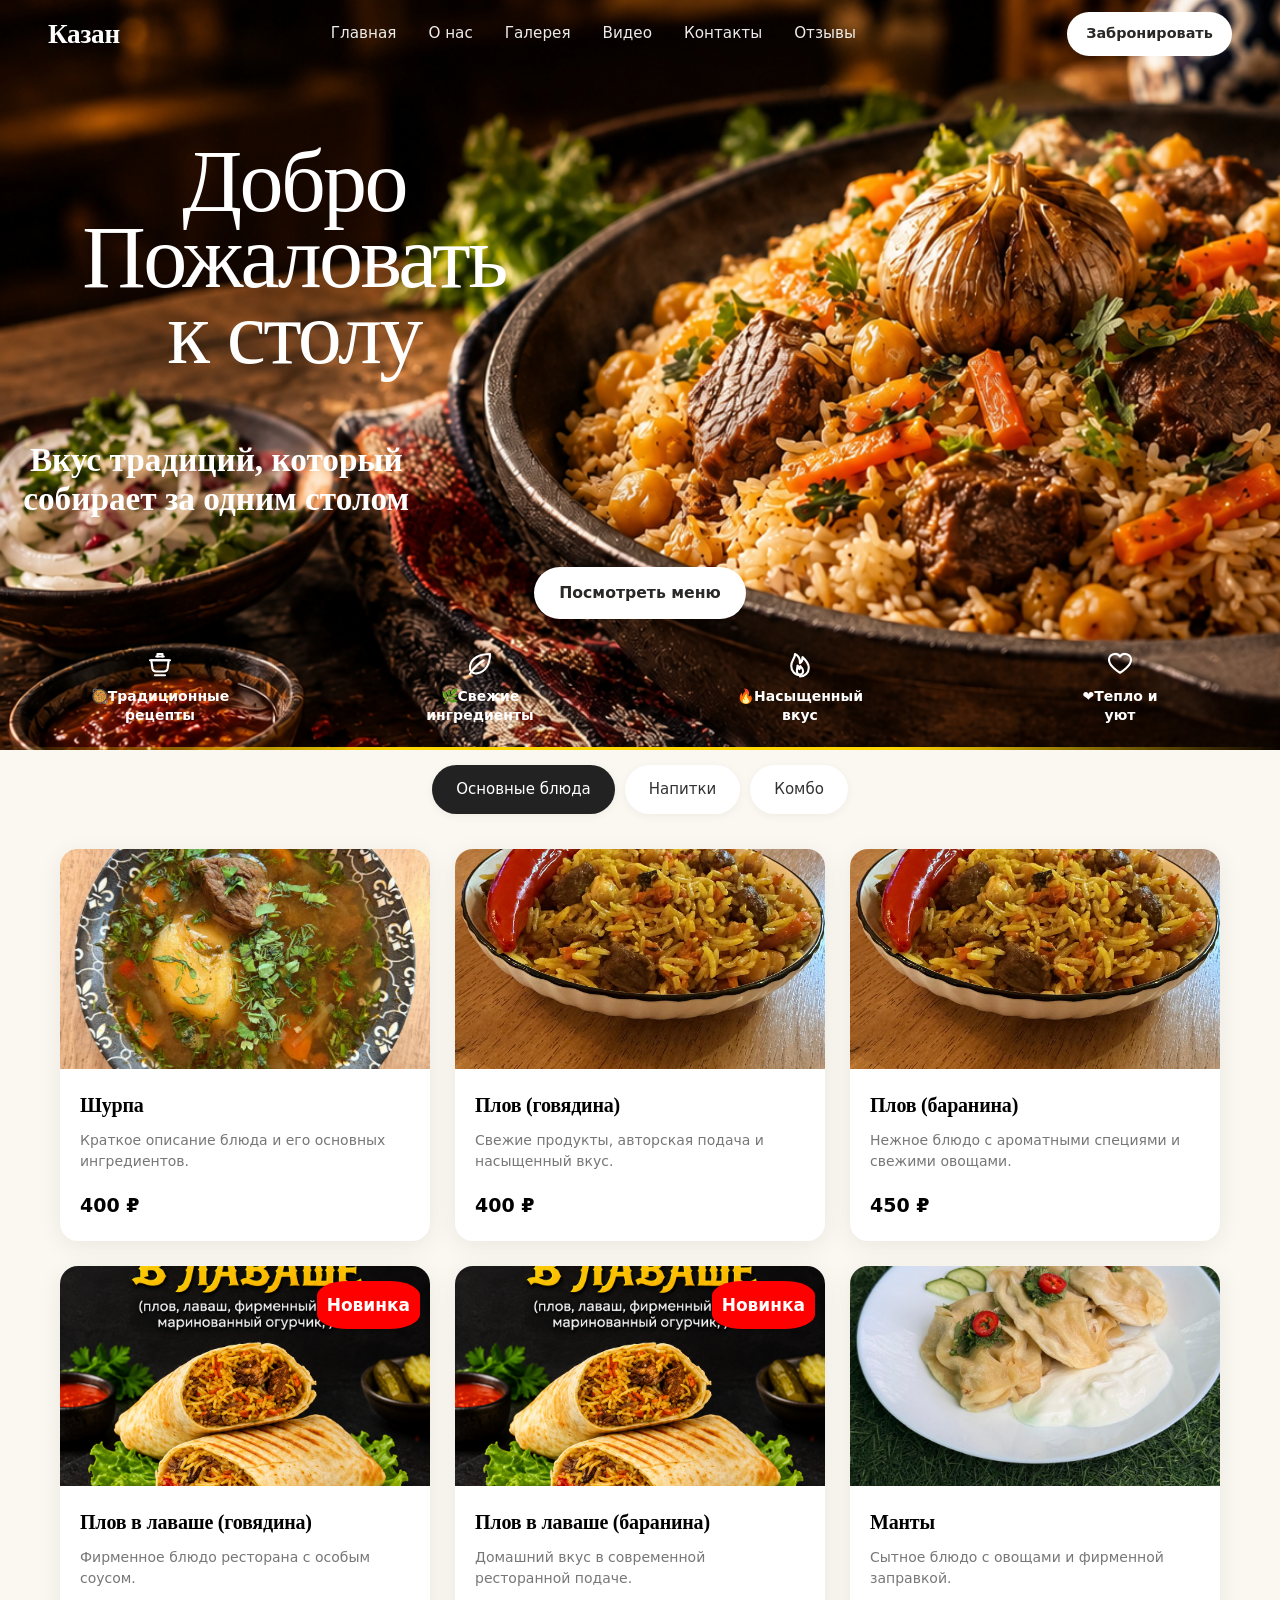
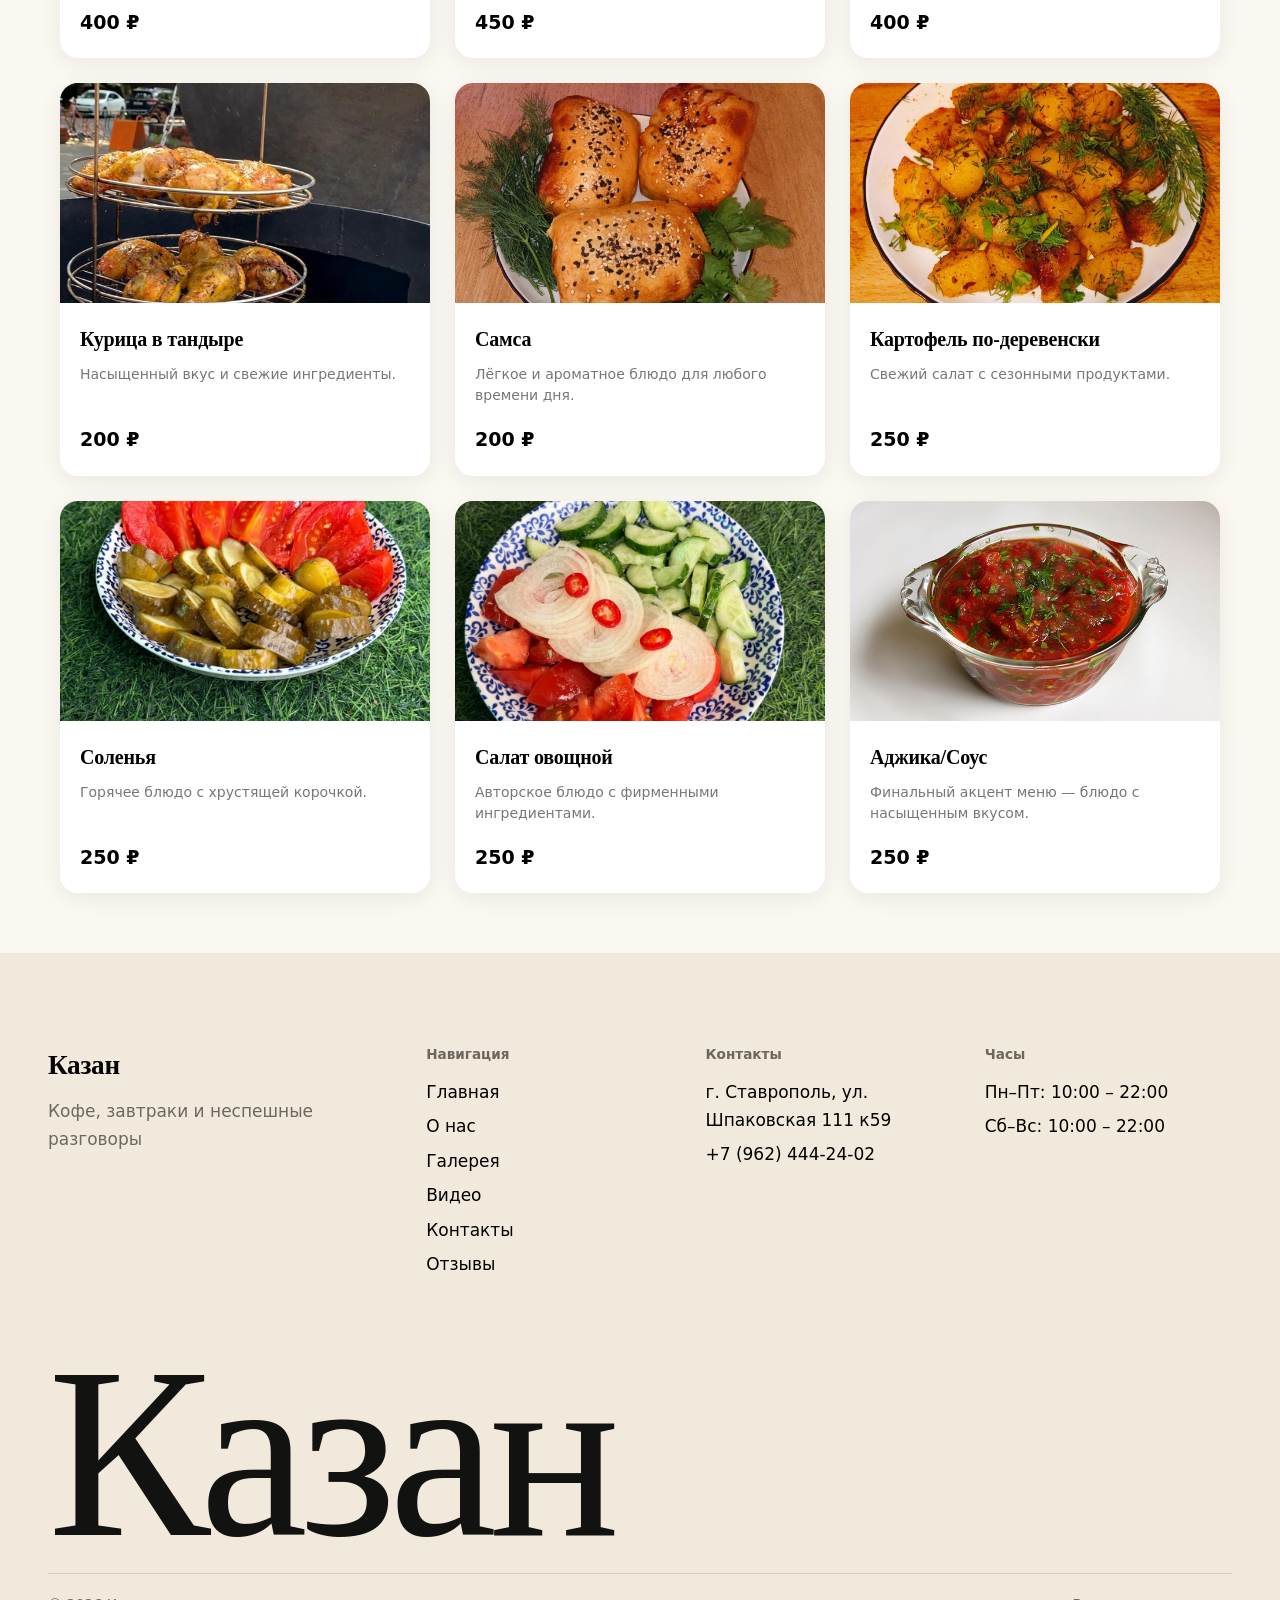
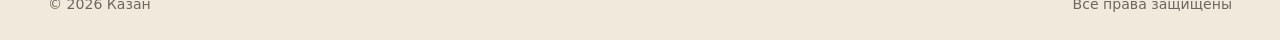
==== menu.html @ 2def9647 "Add files via upload" ====
<!DOCTYPE html>
<html lang="ru">

<head>
  <meta charset="UTF-8">
  <meta name="viewport" content="width=device-width, initial-scale=1.0">

  <title>Меню</title>

  <link rel="stylesheet" href="style.css">
</head>

<body>

  <header class="hdr" id="hdr">
    <div class="wrap in">
      <a href="#top" class="logo" id="logo" aria-label="На главную">Казан</a>

      <nav class="nav" id="nav" aria-label="Основная навигация">
        <a href="index.html">Главная</a>
        <a href="index.html#about">О нас</a>
        <a href="index.html#gallery">Галерея</a>
        <a href="index.html#video">Видео</a>
        <a href="index.html#contacts">Контакты</a>
        <a href="index.html#rating">Отзывы</a>
      </nav>

      <a href="#booking" class="btn btn-fill">Забронировать</a>

      <button class="burger" id="burger" aria-label="Открыть меню" aria-expanded="false">
        <span></span>
      </button>
    </div>
  </header>

  <div class="panel" id="panel">
    <nav id="pnav" aria-label="Мобильная навигация">
      <a href="index.html#top" data-close>Главная</a>
      <a href="index.html#about" data-close>О нас</a>
      <a href="index.html#gallery" data-close>Галерея</a>
      <a href="index.html#video" data-close>Видео</a>
      <a href="index.html#contacts" data-close>Контакты</a>
      <a href="index.html#rating" data-close>Отзывы</a>
    </nav>
    <a href="#booking" class="btn btn-fill" data-close>Забронировать столик</a>
  </div>

  <section class="menu-hero">

    <div class="hero-menu">
      <div class="hero-w">
        <h1 class="menu-text">Добро Пожаловать к столу</h1>
        <p class="menu-text">Вкус традиций, который собирает за одним столом</p>
        <div class="cta rise">
          <a href="#menu" class="btn btn-light">Посмотреть меню</a>
        </div>

        <div class="features">
          <div class="feature">
            <svg viewBox="0 0 24 24" width="30" height="30" fill="none" stroke="currentColor" stroke-width="1.7"
              stroke-linecap="round" stroke-linejoin="round">
              <path d="M5 9h14l-1 7a3 3 0 0 1-3 2H9a3 3 0 0 1-3-2L5 9Z" />
              <path d="M4 9h16" />
              <path d="M9 6h6" />
              <path d="M10 6V4h4v2" />
              <path d="M8 21h8" />
            </svg>
            <span>🥘Традиционные<br>рецепты</span>
          </div>

          <div class="feature">
            <svg viewBox="0 0 24 24" width="30" height="30" fill="none" stroke="currentColor" stroke-width="1.7"
              stroke-linecap="round" stroke-linejoin="round">
              <path d="M20 4C12 4 5 7 4 14c-.5 3.5 2 6 5.5 5.5C16.5 18.5 20 12 20 4Z" />
              <path d="M4 20c3-5 6-8 11-11" />
            </svg>
            <span>🌿Свежие<br>ингредиенты</span>
          </div>

          <div class="feature">
            <svg viewBox="0 0 24 24" width="30" height="30" fill="none" stroke="currentColor" stroke-width="1.7"
              stroke-linecap="round" stroke-linejoin="round">
              <path
                d="M12 22c4 0 7-2.8 7-7 0-3.5-2.2-6-5-8.5.2 2.5-.7 4-2 4.8.2-3.4-1.5-6.1-4-7.3.2 3.4-3 5.2-3 9.5 0 4.2 3 7.5 7 7.5Z" />
              <path
                d="M9.5 17.5c0 1.7 1.1 3 2.5 3s2.5-1.3 2.5-3c0-1.4-.8-2.5-2.2-3.7.1 1.1-.2 1.8-.8 2.3-.1-1.3-.7-2.2-1.5-2.8.1 1.5-.5 2.5-.5 4.2Z" />
            </svg>
            <span>🔥Насыщенный<br>вкус</span>
          </div>

          <div class="feature">
            <svg viewBox="0 0 24 24" width="30" height="30" fill="none" stroke="currentColor" stroke-width="1.7"
              stroke-linecap="round" stroke-linejoin="round">
              <path d="M20.8 8.8c0 5-8.8 10.2-8.8 10.2S3.2 13.8 3.2 8.8A4.8 4.8 0 0 1 12 6.1a4.8 4.8 0 0 1 8.8 2.7Z" />
            </svg>
            <span>❤️Тепло и<br>уют</span>
          </div>
        </div>
      </div>
    </div>


    <span class="cue" aria-hidden="true"></span>
  </section>
  <!-- Категории -->

  <nav class="categories" id="menu">

    <button class="category-btn active" data-section="main">
      Основные блюда
    </button>

    <button class="category-btn" data-section="drinks">
      Напитки
    </button>

    <button class="category-btn" data-section="third">
      Комбо
    </button>

  </nav>


  <!-- ========================= -->
  <!-- ОСНОВНЫЕ БЛЮДА -->
  <!-- ========================= -->

  <main id="main" class="menu-section active">

    <article class="card">

      <img class="card-image" src="image/blyud+kombo/shurpa.jpeg" alt="Блюдо №1">

      <div class="card-content">

        <h2 class="card-title">Шурпа</h2>

        <p class="card-description">
          Краткое описание блюда и его основных ингредиентов.
        </p>

        <div class="card-bottom">
          <span class="price">400 ₽</span>
        </div>

      </div>

    </article>


    <article class="card">

      <img class="card-image" src="image/blyud+kombo/plov-g,b.jpeg" alt="Блюдо №2">

      <div class="card-content">

        <h2 class="card-title">Плов (говядина)</h2>

        <p class="card-description">
          Свежие продукты, авторская подача и насыщенный вкус.
        </p>

        <div class="card-bottom">
          <span class="price">400 ₽</span>
        </div>

      </div>

    </article>


    <article class="card">

      <img class="card-image" src="image/blyud+kombo/plov-g,b.jpeg" alt="Блюдо №3">

      <div class="card-content">

        <h2 class="card-title">Плов (баранина)</h2>

        <p class="card-description">
          Нежное блюдо с ароматными специями и свежими овощами.
        </p>

        <div class="card-bottom">
          <span class="price">450 ₽</span>
        </div>

      </div>

    </article>


    <article class="card">

      <div class="badge">Новинка</div>

      <img class="card-image" src="image/blyud+kombo/plov-lavash(n).png" alt="Блюдо №4">

      <div class="card-content">

        <h2 class="card-title">Плов в лаваше (говядина)</h2>

        <p class="card-description">
          Фирменное блюдо ресторана с особым соусом.
        </p>

        <div class="card-bottom">
          <span class="price">400 ₽</span>
        </div>

      </div>

    </article>


    <article class="card">

      <div class="badge">Новинка</div>

      <img class="card-image" src="image/blyud+kombo/plov-lavash(n).png" alt="Блюдо №5">

      <div class="card-content">

        <h2 class="card-title">Плов в лаваше (баранина)</h2>

        <p class="card-description">
          Домашний вкус в современной ресторанной подаче.
        </p>

        <div class="card-bottom">
          <span class="price">450 ₽</span>
        </div>

      </div>

    </article>


    <article class="card">

      <img class="card-image" src="image/blyud+kombo/manti.jpeg" alt="Блюдо №6">

      <div class="card-content">

        <h2 class="card-title">Манты</h2>

        <p class="card-description">
          Сытное блюдо с овощами и фирменной заправкой.
        </p>

        <div class="card-bottom">
          <span class="price">400 ₽</span>
        </div>

      </div>

    </article>


    <article class="card">

      <img class="card-image" src="image/blyud+kombo/kurica-v-tandire.jpeg" alt="Блюдо №7">

      <div class="card-content">

        <h2 class="card-title">Курица в тандыре</h2>

        <p class="card-description">
          Насыщенный вкус и свежие ингредиенты.
        </p>

        <div class="card-bottom">
          <span class="price">200 ₽</span>
        </div>

      </div>

    </article>


    <article class="card">

      <img class="card-image" src="image/blyud+kombo/samsa.jpeg" alt="Блюдо №8">

      <div class="card-content">

        <h2 class="card-title">Самса</h2>

        <p class="card-description">
          Лёгкое и ароматное блюдо для любого времени дня.
        </p>

        <div class="card-bottom">
          <span class="price">200 ₽</span>
        </div>

      </div>

    </article>


    <article class="card">

      <img class="card-image" src="image/blyud+kombo/kartoshka.jpeg" alt="Блюдо №9">

      <div class="card-content">

        <h2 class="card-title">Картофель по-деревенски</h2>

        <p class="card-description">
          Свежий салат с сезонными продуктами.
        </p>

        <div class="card-bottom">
          <span class="price">250 ₽</span>
        </div>

      </div>

    </article>


    <article class="card">

      <img class="card-image" src="image/blyud+kombo/solone.jpeg" alt="Блюдо №10">

      <div class="card-content">

        <h2 class="card-title">Соленья</h2>

        <p class="card-description">
          Горячее блюдо с хрустящей корочкой.
        </p>

        <div class="card-bottom">
          <span class="price">250 ₽</span>
        </div>

      </div>

    </article>


    <article class="card">

      <img class="card-image" src="image/blyud+kombo/salat.jpeg" alt="Блюдо №11">

      <div class="card-content">

        <h2 class="card-title">Салат овощной</h2>

        <p class="card-description">
          Авторское блюдо с фирменными ингредиентами.
        </p>

        <div class="card-bottom">
          <span class="price">250 ₽</span>
        </div>

      </div>

    </article>


    <article class="card">

      <img class="card-image" src="image/blyud+kombo/adjika-sous.jpg" alt="Блюдо №12">

      <div class="card-content">

        <h2 class="card-title">Аджика/Соус</h2>

        <p class="card-description">
          Финальный акцент меню — блюдо с насыщенным вкусом.
        </p>

        <div class="card-bottom">
          <span class="price">250 ₽</span>
        </div>

      </div>

    </article>

  </main>


  <!-- ========================= -->
  <!-- НАПИТКИ -->
  <!-- ========================= -->

  <main id="drinks" class="menu-section drinks">

    <article class="card">

      <div class="card-content">

        <h2 class="card-title">Напитки Добрый (0,3л/0,5л)</h2>

        <p class="card-description">
          Домашний освежающий лимонад.
        </p>

        <div class="card-bottom">
          <span class="price">130/150 ₽</span>
          <span class="weight">0,3/0,5 л</span>
        </div>

      </div>

    </article>


    <article class="card">

      <div class="card-content">

        <h2 class="card-title">Burn</h2>

        <p class="card-description">
          Свежесваренный ароматный кофе.
        </p>

        <div class="card-bottom">
          <span class="price">250 ₽</span>
          <span class="weight">0,449 л</span>
        </div>

      </div>

    </article>


    <article class="card">

      <div class="card-content">

        <h2 class="card-title">RICH Спритц красный апельсин</h2>

        <p class="card-description">
          Ароматный чай на выбор.
        </p>

        <div class="card-bottom">
          <span class="price">₽</span>
          <span class="weight">0,33 л</span>
        </div>

      </div>

    </article>


    <article class="card">

      <div class="card-content">

        <h2 class="card-title">RICH TEA</h2>

        <p class="card-description">
          Газированная или негазированная.
        </p>

        <div class="card-bottom">
          <span class="price">₽</span>
          <span class="weight">0,5 л</span>
        </div>

      </div>

    </article>


    <article class="card">

      <div class="card-content">

        <h2 class="card-title">Соки и нектары добрый</h2>

        <p class="card-description">
          Натуральный сок из апельсинов.
        </p>

        <div class="card-bottom">
          <span class="price">150 ₽</span>
          <span class="weight">0,3 л</span>
        </div>

      </div>

    </article>


    <article class="card">

      <div class="card-content">

        <h2 class="card-title">PULPY</h2>

        <p class="card-description">
          Освежающий холодный чай.
        </p>

        <div class="card-bottom">
          <span class="price">₽</span>
          <span class="weight">0,45 л</span>
        </div>

      </div>

    </article>

  </main>


  <!-- ========================= -->
  <!-- ТРЕТИЙ РАЗДЕЛ -->
  <!-- ========================= -->

  <main id="third" class="menu-section">

    <article class="card">

      <img class="card-image" src="image/blyud+kombo/samsa-kombo.PNG" alt="Позиция №1">

      <div class="card-content">

        <h2 class="card-title">Самса +напитки добрый 0,5л</h2>

        <p class="card-description">
          Так вкусно вместе !
        </p>

        <div class="card-bottom">
          <span class="price">320 ₽</span>
        </div>

      </div>

    </article>


    <article class="card">

      <img class="card-image" src="image/blyud+kombo/plov-kombo.PNG" alt="Позиция №2">

      <div class="card-content">

        <h2 class="card-title">Плов в лаваше +напитки добрый 0,5л</h2>

        <p class="card-description">
          Так вкусно вместе !
        </p>

        <div class="card-bottom">
          <span class="price">500 ₽</span>
        </div>

      </div>

    </article>

  </main>


  <footer id="footer">
    <div class="wrap">
      <div class="f-top">
        <div>
          <a class="logo" href="#top">Казан</a>
          <p class="mute" style="margin-top:.6rem;max-width:30ch">
            Кофе, завтраки и неспешные разговоры
          </p>
        </div>

        <div>
          <h4>Навигация</h4>
          <ul>
            <li><a href="index.html#top">Главная</a></li>
            <li><a href="index.html#about">О нас</a></li>
            <li><a href="index.html#gallery">Галерея</a></li>
            <li><a href="index.html#video">Видео</a></li>
            <li><a href="index.html#contacts">Контакты</a></li>
            <li><a href="index.html#rating">Отзывы</a></li>
          </ul>
        </div>

        <div>
          <h4>Контакты</h4>
          <ul>
            <li>г. Ставрополь, ул. Шпаковская 111 к59</li>
            <li><a href="tel:+79624442402">+7 (962) 444-24-02</a></li>
          </ul>
        </div>

        <div>
          <h4>Часы</h4>
          <ul>
            <li>Пн–Пт: 10:00 – 22:00</li>
            <li>Сб–Вс: 10:00 – 22:00</li>
          </ul>
        </div>
      </div>

      <div class="f-big" aria-hidden="true">Казан</div>

      <div class="f-bot">
        <span>© 2026 Казан</span>
        <span>Все права защищены</span>
      </div>
    </div>
  </footer>


  <script src="script.js"></script>

</body>

</html>
---- style.css ----
:root {
  --bg: #fbf8f2;
  --bg2: #f1e9dc;
  --card: #fffdf9;
  --ink: #2a2826;
  --mute: #6d675f;
  --acc: #556238;
  --acc-ink: #ffffff;
  --line: rgba(42, 40, 38, .14);

  --serif: "Cormorant Garamond", "Iowan Old Style", Georgia, "Times New Roman", serif;
  --sans: "Manrope", system-ui, -apple-system, "Segoe UI", Roboto, Arial, sans-serif;

  --r-lg: 28px;
  --r-md: 18px;
  --r-sm: 12px;

  --pad: clamp(1.1rem, 4vw, 3rem);
  --max: 1360px;
}

* {
  box-sizing: border-box;
  margin: 0;
  padding: 0;
}



html {
  scroll-behavior: smooth;
  scroll-padding-top: 76px;
  -webkit-text-size-adjust: 100%
}

html,
body {
  height: auto;
  overflow-x: hidden;
}

body {
  background: var(--bg);
  font: 400 1.0625rem/1.65 var(--sans);
  overflow-x: hidden;
  -webkit-font-smoothing: antialiased
}

img,
video {
  display: block;
  max-width: 100%
}

a {
  color: inherit;
  text-decoration: none
}

button {
  font: inherit;
  color: inherit;
  background: none;
  border: 0;
  cursor: pointer
}

:focus-visible {
  outline: 2px solid var(--acc);
  outline-offset: 3px;
  border-radius: 6px
}

.wrap {
  width: 100%;
  max-width: var(--max);
  margin-inline: auto;
  padding-inline: var(--pad);
}

section {
  padding-block: clamp(4.5rem, 10vw, 9rem)
}

h1,
h2,
h3 {
  font-family: var(--serif);
  font-weight: 500;
  letter-spacing: -.01em
}

.h2 {
  font-size: clamp(2.5rem, 6.2vw, 5rem);
  line-height: .98;
  text-wrap: balance
}

.lead {
  font-family: var(--serif);
  font-size: clamp(1.5rem, 2.6vw, 2.25rem);
  line-height: 1.22;
  text-wrap: pretty
}

.mute {
  color: var(--mute);
}

.sr {
  position: absolute;
  width: 1px;
  height: 1px;
  overflow: hidden;
  clip: rect(0 0 0 0);
}

/* buttons */
.btn {
  display: inline-flex;
  align-items: center;
  justify-content: center;
  gap: .5rem;
  min-height: 52px;
  padding: 0 1.6rem;
  border-radius: 999px;
  font-weight: 600;
  font-size: .98rem;
  transition: transform .25s, background .25s, color .25s, border-color .25s
}

.btn-fill {
  background: var(--acc);
  color: var(--acc-ink)
}

.btn-fill:hover {
  transform: translateY(-2px)
}

.btn-line {
  border: 1.5px solid currentColor
}

.btn-line:hover {
  background: var(--ink);
  color: var(--bg);
  border-color: var(--ink)
}

.btn-light {
  background: #fff;
  color: #2a2826
}

.btn-ghost {
  border: 1.5px solid rgba(255, 255, 255, .7);
  color: #fff
}

.btn-ghost:hover {
  background: rgba(255, 255, 255, .16)
}

.btn-light:hover {
  transform: translateY(-2px)
}

/* header */
.hdr {
  position: fixed;
  inset: 0 0 auto 0;
  z-index: 50;
  padding-top: env(safe-area-inset-top, 0px);
  color: #fff;
  transition: background .35s, color .35s, box-shadow .35s
}

.hdr.solid {
  background: rgba(251, 248, 242, 0.92);
  backdrop-filter: blur(14px);
  -webkit-backdrop-filter: blur(14px);
  color: #2a2826;
  box-shadow: 0 1px 0 rgba(42, 40, 38, 0.14);
}

.hdr .in {
  display: flex;
  align-items: center;
  justify-content: space-between;
  height: 68px
}

.logo {
  font-family: var(--serif);
  font-size: 1.7rem;
  font-weight: 600;
  letter-spacing: -.01em;
}

.nav {
  display: flex;
  gap: 2rem;
  font-size: .95rem;
  font-weight: 500
}

.nav a {
  position: relative;
  padding: .4rem 0;
  opacity: .92
}

.nav a::after {
  content: "";
  position: absolute;
  left: 0;
  right: 0;
  bottom: 0;
  height: 1.5px;
  background: currentColor;
  transform: scaleX(0);
  transform-origin: left;
  transition: transform .3s
}

.nav a:hover::after,
.nav a.on::after {
  transform: scaleX(1)
}

.hdr .btn {
  min-height: 44px;
  padding: 0 1.2rem;
  font-size: .9rem
}

.hdr:not(.solid) .btn-fill {
  background: #fff;
  color: #2a2826
}

.burger {
  display: none;
  width: 48px;
  height: 48px;
  border-radius: 50%;
  place-items: center
}

.burger span {
  display: block;
  width: 22px;
  height: 1.5px;
  background: currentColor;
  position: relative;
  transition: .3s
}

.burger span::before,
.burger span::after {
  content: "";
  position: absolute;
  left: 0;
  width: 22px;
  height: 1.5px;
  background: currentColor;
  transition: .3s
}

.burger span::before {
  top: -7px
}

.burger span::after {
  top: 7px
}

.menu-open .burger span {
  background: transparent
}

.menu-open .burger span::before {
  top: 0;
  transform: rotate(45deg)
}

.menu-open .burger span::after {
  top: 0;
  transform: rotate(-45deg)
}

.panel {
  position: fixed;
  inset: 0;
  z-index: 40;
  background: var(--bg);
  color: var(--ink);
  padding: calc(90px + env(safe-area-inset-top, 0px)) var(--pad) calc(2rem + env(safe-area-inset-bottom, 0px));
  display: flex;
  flex-direction: column;
  justify-content: space-between;
  transform: translateY(-100%);
  visibility: hidden;
  transition: transform .5s cubic-bezier(.7, 0, .2, 1), visibility 0s .5s
}

.menu-open .panel {
  transform: none;
  visibility: visible;
  transition: transform .5s cubic-bezier(.7, 0, .2, 1)
}

.menu-open .hdr {
  background: transparent;
  color: var(--ink);
  box-shadow: none;
  backdrop-filter: none
}

.panel nav {
  display: flex;
  flex-direction: column
}

.panel nav a {
  font-family: var(--serif);
  font-size: clamp(2.4rem, 11vw, 3.4rem);
  line-height: 1.15;
  padding: .35rem 0;
  border-bottom: 1px solid var(--line)
}

.panel .btn {
  width: 100%
}

@media(max-width:940px) {

  .nav,
  .hdr .btn {
    display: none
  }

  .burger {
    display: grid
  }
}

/* hero */
.hero {
  position: relative;
  height: 100vh;
  height: 100svh;
  min-height: 560px;
  padding: 0;
  color: #fff;
  overflow: hidden;
  background: #3a2f27
}

.hero-media,
.hero video {
  position: absolute;
  inset: 0;
  width: 100%;
  height: 100%;
  object-fit: cover
}

.hero-fb {
  background:
    radial-gradient(60% 50% at 25% 30%, #d9b98a 0, transparent 70%),
    radial-gradient(50% 55% at 78% 65%, #8b9a5b 0, transparent 70%),
    radial-gradient(45% 40% at 60% 15%, #f0cdb5 0, transparent 70%), #4a3a2c;
  background-size: 140% 140%;
  animation: drift 22s ease-in-out infinite alternate
}

@keyframes drift {
  from {
    background-position: 0% 30%
  }

  to {
    background-position: 100% 70%
  }
}

.hero::after {
  content: "";
  position: absolute;
  inset: 0;
  background: linear-gradient(180deg, rgba(20, 15, 10, .35) 0, rgba(20, 15, 10, 0) 30%, rgba(20, 15, 10, .15) 55%, rgba(20, 15, 10, .72) 100%)
}

.hero-c {
  position: absolute;
  z-index: 2;
  left: 0;
  right: 0;
  bottom: 0;
  padding-bottom: calc(clamp(2rem, 6vh, 4rem) + env(safe-area-inset-bottom, 0px))
}

.hero h1 {
  font-size: clamp(3.6rem, 13.5vw, 11.5rem);
  line-height: .86;
  font-weight: 500;
  letter-spacing: -.03em;
  max-width: 12ch;
  text-wrap: balance
}

.hero p {
  font-family: var(--serif);
  font-size: clamp(1.35rem, 2.6vw, 2.1rem);
  margin: 1.1rem 0 1.8rem;
  max-width: 26ch;
  line-height: 1.15;
  opacity: .94;
}

.hero .cta {
  display: flex;
  gap: .8rem;
  flex-wrap: wrap
}

.hero .cue {
  position: absolute;
  z-index: 2;
  right: var(--pad);
  bottom: calc(clamp(2rem, 6vh, 4rem) + env(safe-area-inset-bottom, 0px));
  width: 1.5px;
  height: 64px;
  background: linear-gradient(#fff, transparent);
  opacity: .8
}

.rise {
  opacity: 0;
  transform: translateY(28px);
  animation: rise 1.1s cubic-bezier(.2, .7, .2, 1) forwards
}

.rise:nth-child(2) {
  animation-delay: .18s
}

.rise:nth-child(3) {
  animation-delay: .34s
}

@keyframes rise {
  to {
    opacity: 1;
    transform: none
  }
}

@media(max-width:600px) {
  .hero .cue {
    display: none
  }

  .hero .cta .btn {
    flex: 1 1 100%
  }
}

/* images */
.ph {
  position: relative;
  overflow: hidden;
  border-radius: var(--r-lg);
  background: var(--bg2)
}

.ph img {
  width: 100%;
  height: 100%;
  object-fit: cover;
  transition: transform 1.2s cubic-bezier(.2, .7, .2, 1)
}

.ph:hover img {
  transform: scale(1.05)
}

[data-r] {
  transition: opacity .9s ease, transform .9s cubic-bezier(.2, .7, .2, 1)
}

.js [data-r] {
  opacity: 0;
  transform: translateY(22px)
}

.js [data-r].in {
  opacity: 1;
  transform: none
}

/* about */
.about {
  display: grid;
  grid-template-columns: 1.05fr .95fr;
  gap: clamp(2rem, 6vw, 6rem);
  align-items: center
}

.about .txt>*+* {
  margin-top: 1.6rem
}

.about .lead {
  margin-top: 1.4rem
}

.about-img {
  position: relative;
  padding-bottom: 12%
}

.about-img .a {
  aspect-ratio: 4/5
}

.about-img .b {
  position: absolute;
  width: 46%;
  aspect-ratio: 1;
  left: -9%;
  bottom: 0;
  border: 8px solid var(--bg);
  border-radius: var(--r-lg)
}

.facts {
  display: grid;
  grid-template-columns: repeat(3, 1fr);
  gap: 1.4rem;
  margin-top: clamp(3rem, 7vw, 5.5rem);
  padding-top: 2rem;
  border-top: 1px solid var(--line)
}

.facts dt {
  font-family: var(--serif);
  font-size: clamp(1.6rem, 3vw, 2.4rem);
  line-height: 1.05
}

.facts dd {
  color: var(--mute);
  font-size: .95rem;
  margin-top: .4rem
}

@media(max-width:860px) {
  .about {
    grid-template-columns: 1fr
  }

  .about-img {
    order: -1;
    margin-inline: auto;
    width: min(100%, 520px)
  }

  .about-img .b {
    left: -3%
  }

  .facts {
    grid-template-columns: 1fr;
    gap: 1.6rem
  }
}

/* atmosphere */
.atmo {
  background: var(--bg2)
}

.atmo-grid {
  display: grid;
  grid-template-columns: repeat(12, 1fr);
  grid-auto-rows: clamp(150px, 19vw, 270px);
  gap: clamp(.7rem, 1.6vw, 1.3rem);
  margin-top: clamp(2rem, 5vw, 4rem)
}

.atmo-grid .ph {
  border-radius: var(--r-lg)
}

.g1 {
  grid-column: 1/8;
  grid-row: 1/3
}

.g2 {
  grid-column: 8/13;
  grid-row: 1/2
}

.g3 {
  grid-column: 8/11;
  grid-row: 2/4
}

.g4 {
  grid-column: 11/13;
  grid-row: 2/3
}

.g5 {
  grid-column: 1/5;
  grid-row: 3/4
}

.g6 {
  grid-column: 5/8;
  grid-row: 3/4
}

.atmo-head {
  display: flex;
  justify-content: space-between;
  align-items: end;
  gap: 2rem;
  flex-wrap: wrap
}

.atmo-head p {
  max-width: 34ch
}

@media(max-width:760px) {
  .atmo-grid {
    grid-template-columns: repeat(2, 1fr);
    grid-auto-rows: 44vw
  }

  .g1 {
    grid-column: 1/3;
    grid-row: auto/span 2
  }

  .g2,
  .g3,
  .g4,
  .g5,
  .g6 {
    grid-column: auto;
    grid-row: auto
  }

  .g3 {
    grid-row: auto/span 2
  }
}

/* head row */
.sec-head {
  display: flex;
  justify-content: space-between;
  align-items: end;
  gap: 1.5rem;
  flex-wrap: wrap;
  margin-bottom: clamp(2rem, 5vw, 3.6rem)
}

/* popular */
.pop {
  display: grid;
  grid-template-columns: repeat(4, 1fr);
  gap: clamp(.9rem, 2vw, 1.6rem);
  align-items: start
}

.pop article:nth-child(even) {
  margin-top: clamp(1.5rem, 4vw, 3.5rem)
}

.pop .ph {
  aspect-ratio: 4/5
}

.pop h3 {
  font-size: 1.7rem;
  margin-top: 1rem;
  line-height: 1.1
}

.pop p {
  color: var(--mute);
  font-size: .95rem;
  margin-top: .25rem
}

.pop .price {
  font-weight: 700;
  margin-top: .5rem;
  font-size: 1rem
}

@media(max-width:900px) {
  .pop {
    grid-template-columns: repeat(2, 1fr)
  }
}

/* team */
.team {
  background: var(--bg2)
}

.team-row {
  display: grid;
  grid-template-columns: repeat(4, 1fr);
  gap: clamp(.9rem, 2vw, 1.6rem);
  align-items: start
}

.team-row article:nth-child(2) {
  margin-top: 3rem
}

.team-row article:nth-child(3) {
  margin-top: 1.2rem
}

.team-row article:nth-child(4) {
  margin-top: 4rem
}

.team .ph {
  aspect-ratio: 3/4
}

.team h3 {
  font-size: 1.6rem;
  margin-top: .9rem;
  line-height: 1.1
}

.team p {
  color: var(--mute);
  font-size: .92rem
}

@media(max-width:860px) {
  .team-row {
    display: flex;
    overflow-x: auto;
    scroll-snap-type: x mandatory;
    gap: 1rem;
    margin-inline: calc(var(--pad)*-1);
    padding-inline: var(--pad);
    scrollbar-width: none
  }

  .team-row::-webkit-scrollbar {
    display: none
  }

  .team-row article {
    flex: 0 0 72%;
    scroll-snap-align: start;
    margin-top: 0 !important
  }
}

.header {
  text-align: center;
  padding: 45px 20px 25px;
}

.restaurant-name {
  font-size: 36px;
  font-weight: 700;
  margin-bottom: 10px;
}

.subtitle {
  color: #777;
  font-size: 16px;
}


/* ========================= */
/* КАТЕГОРИИ */
/* ========================= */

.categories {
  display: flex;
  justify-content: center;
  gap: 10px;
  padding: 15px 20px 35px;
  flex-wrap: wrap;
}

.category-btn {
  border: none;
  background: #fff;
  color: #333;

  padding: 12px 24px;

  border-radius: 30px;

  cursor: pointer;

  font-size: 15px;

  transition: 0.25s;

  box-shadow: 0 2px 10px rgba(0, 0, 0, 0.05);
}

.category-btn:hover {
  transform: translateY(-2px);
}

.category-btn.active {
  background: #222;
  color: #fff;
}


/* ========================= */
/* МЕНЮ */
/* ========================= */

.menu-section {
  display: none;

  max-width: 1200px;

  margin: 0 auto;

  padding: 0 20px 60px;
}

.menu-section.active {
  display: grid;

  grid-template-columns: repeat(3, 1fr);

  gap: 25px;
}


/* ========================= */
/* КАРТОЧКА */
/* ========================= */

.card {
  position: relative;
  background: #fff;

  border-radius: 18px;

  overflow: hidden;

  box-shadow:
    0 5px 25px rgba(0, 0, 0, 0.07);

  transition:
    transform 0.3s,
    box-shadow 0.3s;
}

.badge {
  position: absolute;
  top: 10px;
  right: 10px;
  color: white;
  background-color: red;
  border-radius: 30%;
  padding: 10px;
  margin: 5px auto;
  font-weight: 900;
}


/* ========================= */
/* ФОТО */
/* ========================= */

.card-image {
  width: 100%;

  height: 220px;

  object-fit: cover;

  display: block;
}


/* ========================= */
/* СОДЕРЖИМОЕ */
/* ========================= */

.card-content {
  padding: 20px;
}

.card-title {
  font-size: 20px;

  font-weight: 700;

  margin-bottom: 8px;
}

.card-description {
  color: #777;

  line-height: 1.5;

  font-size: 14px;

  min-height: 42px;

  margin-bottom: 18px;
}


/* ========================= */
/* ЦЕНА */
/* ========================= */

.card-bottom {
  display: flex;

  justify-content: space-between;

  align-items: center;
}

.price {
  font-size: 19px;

  font-weight: 700;
}

.weight {
  color: #999;

  font-size: 13px;
}


/* ========================= */
/* НАПИТКИ */
/* ========================= */

.drinks .card-image {
  height: 180px;
}


/* ========================= */
/* FOOTER */
/* ========================= */

.footer {
  text-align: center;

  padding: 30px 20px;

  color: #888;

  font-size: 14px;
}


/* ========================= */
/* ПЛАНШЕТ */
/* ========================= */

@media (max-width: 900px) {

  .menu-section.active {
    grid-template-columns: repeat(2, 1fr);
  }

}


/* ========================= */
/* ТЕЛЕФОН */
/* ========================= */

@media (max-width: 600px) {

  .header {
    padding-top: 30px;
  }

  .restaurant-name {
    font-size: 28px;
  }

  .categories {
    justify-content: flex-start;

    overflow-x: auto;

    flex-wrap: nowrap;

    padding-left: 15px;
    padding-right: 15px;
  }

  .category-btn {
    white-space: nowrap;
  }

  .menu-section.active {
    grid-template-columns: 1fr;

    padding-left: 15px;
    padding-right: 15px;
  }

  .card-image {
    height: 230px;
  }

}

/* gallery */
.gal {
  columns: 4;
  column-gap: clamp(.6rem, 1.4vw, 1.1rem)
}

.gal button {
  display: block;
  width: 100%;
  margin-bottom: clamp(.6rem, 1.4vw, 1.1rem);
  break-inside: avoid;
  border-radius: var(--r-md);
  overflow: hidden;
  position: relative
}

.gal img {
  width: 100%;
  height: auto;
  transition: transform 1s cubic-bezier(.2, .7, .2, 1), filter .5s
}

.gal button:hover img {
  transform: scale(1.05)
}

.gal button::after {
  content: "";
  position: absolute;
  inset: 0;
  background: rgba(20, 15, 10, .0);
  transition: .4s
}

.gal button:hover::after {
  background: rgba(20, 15, 10, .14)
}

@media(max-width:1000px) {
  .gal {
    columns: 3
  }
}

@media(max-width:640px) {
  .gal {
    columns: 2
  }
}

/* videos */
.vgrid {
  display: grid;
  grid-template-columns: repeat(12, 1fr);
  gap: clamp(.8rem, 1.6vw, 1.3rem)
}

.vc {
  position: relative;
  border-radius: var(--r-lg);
  overflow: hidden;
  color: #fff;
  text-align: left;
  min-height: 220px
}

.vc .ph {
  position: absolute;
  inset: 0;
  border-radius: 0
}

.vc::after {
  content: "";
  position: absolute;
  inset: 0;
  background: linear-gradient(180deg, transparent 45%, rgba(20, 15, 10, .7))
}

.vc .meta {
  position: absolute;
  z-index: 2;
  left: 1.3rem;
  right: 1.3rem;
  bottom: 1.2rem
}

.vc h3 {
  font-size: clamp(1.5rem, 2.4vw, 2.2rem);
  line-height: 1.05
}

.vc small {
  font-size: .85rem;
  opacity: .85
}

.play {
  position: absolute;
  z-index: 2;
  top: 1.2rem;
  right: 1.2rem;
  width: 56px;
  height: 56px;
  border-radius: 50%;
  background: rgba(255, 255, 255, .9);
  display: grid;
  place-items: center;
  transition: transform .3s
}

.play::before {
  content: "";
  margin-left: 4px;
  border-left: 15px solid #2a2826;
  border-block: 9px solid transparent
}

.vc:hover .play {
  transform: scale(1.1)
}

.v-wide {
  grid-column: span 8;
  aspect-ratio: 16/9
}

.v-mid {
  grid-column: span 6;
  aspect-ratio: 16/9
}

.v-wide {
  grid-column: span 2
}

@media(max-width:860px) {

  .v-wide,
  .v-mid {
    grid-column: span 12
  }

  .vc .meta {
    left: 1rem;
    right: 1rem
  }
}

.rating-section {
  max-width: 1100px;
  margin: 100px auto;
  padding: 0 20px;
}

.reviews-header {
  text-align: center;
  margin-bottom: 45px;
}

.reviews-label {
  display: inline-block;
  margin-bottom: 12px;
  font-size: 12px;
  font-weight: 700;
  letter-spacing: 3px;
  color: #a17c45;
}

.reviews-header h2 {
  margin: 0;
  font-size: 38px;
  font-weight: 600;
}

.reviews-header p {
  margin-top: 12px;
  color: #777;
  font-size: 16px;
}

.reviews-grid {
  display: grid;
  grid-template-columns: repeat(3, 1fr);
  gap: 22px;
}

.review {
  padding: 28px;
  background: #fff;
  border: 1px solid #eee;
  border-radius: 20px;
  box-shadow: 0 10px 30px rgba(0, 0, 0, 0.05);
  transition: transform 0.3s ease, box-shadow 0.3s ease;
}

.review:hover {
  transform: translateY(-6px);
  box-shadow: 0 18px 40px rgba(0, 0, 0, 0.09);
}

.review-top {
  display: flex;
  align-items: center;
  gap: 12px;
}

.avatar {
  width: 48px;
  height: 48px;
  display: flex;
  align-items: center;
  justify-content: center;
  border-radius: 50%;
  background: #f0e7da;
  color: #8a6538;
  font-size: 18px;
  font-weight: 600;
}

.review-info {
  flex: 1;
}

.review-info h3 {
  margin: 0;
  font-size: 16px;
}

.review-info span {
  display: block;
  margin-top: 3px;
  font-size: 12px;
  color: #999;
}

.rating {
  color: #d4a24c;
  font-size: 14px;
  letter-spacing: 2px;
}

.text-otziv {
  margin: 22px 0;
  color: #555;
  font-size: 15px;
  line-height: 1.7;
}

.review-date {
  font-size: 12px;
  color: #aaa;
}

/* Адаптация для телефона */
@media (max-width: 800px) {
  .reviews-grid {
    grid-template-columns: 1fr;
  }

  .reviews-header h2 {
    font-size: 30px;
  }
}

/* booking */
.book {
  background: var(--acc);
  color: var(--acc-ink)
}

.book-in {
  display: grid;
  grid-template-columns: 1fr 1fr;
  gap: clamp(2rem, 6vw, 6rem);
  align-items: center
}

.book p {
  opacity: .88;
  max-width: 36ch;
  margin-top: 1rem
}

.form {
  display: grid;
  grid-template-columns: 1fr 1fr;
  gap: .8rem
}

.form label {
  display: grid;
  gap: .35rem;
  font-size: .85rem;
  font-weight: 600
}

.form .full {
  grid-column: 1/-1
}

.form input,
.form select {
  width: 100%;
  min-height: 52px;
  padding: 0 1rem;
  border-radius: var(--r-sm);
  border: 1.5px solid rgba(255, 255, 255, .35);
  background: rgba(255, 255, 255, .12);
  color: inherit;
  font: inherit;
  color-scheme: dark
}

.form input::placeholder {
  color: rgba(255, 255, 255, .65)
}

.form option {
  color: #222
}

.form .btn {
  background: #fff;
  color: #2a2826;
  margin-top: .4rem
}

.note {
  grid-column: 1/-1;
  font-size: .9rem;
  min-height: 1.4em
}

@media(max-width:860px) {
  .book-in {
    grid-template-columns: 1fr
  }
}

@media(max-width:480px) {
  .form {
    grid-template-columns: 1fr
  }
}

/* contacts */
.cont {
  display: grid;
  grid-template-columns: .9fr 1.1fr;
  gap: clamp(2rem, 6vw, 6rem)
}

.cont dl {
  margin-top: 2rem;
  display: grid;
  gap: 1.4rem
}

.cont dt {
  font-size: .85rem;
  color: var(--mute);
  font-weight: 600
}

.cont dd {
  font-family: var(--serif);
  font-size: clamp(1.5rem, 2.4vw, 2rem);
  line-height: 1.2
}

.cont dd a {
  border-bottom: 1px solid var(--line)
}

.hrs {
  display: grid;
  grid-template-columns: auto 1fr;
  gap: .2rem 1.4rem;
  font-family: var(--sans);
  font-size: 1rem
}

.map {
  position: relative;
  min-height: 380px;
  border-radius: var(--r-lg);
  overflow: hidden;
  background: var(--bg2)
}

.map svg {
  position: absolute;
  inset: 0;
  width: 100%;
  height: 100%
}

.map .route {
  position: absolute;
  left: 1rem;
  right: 1rem;
  bottom: 1rem;
  display: flex;
  justify-content: space-between;
  align-items: center;
  gap: 1rem;
  background: var(--card);
  padding: .9rem 1rem .9rem 1.3rem;
  border-radius: var(--r-md);
  box-shadow: 0 8px 30px rgba(0, 0, 0, .1)
}

.map .route b {
  display: block;
  font-size: .95rem
}

.map .route .btn {
  min-height: 46px;
  flex: none
}

.soc {
  display: flex;
  gap: .6rem;
  flex-wrap: wrap
}

.soc a {
  padding: .55rem 1.1rem;
  border: 1.5px solid var(--line);
  border-radius: 999px;
  font-weight: 600;
  font-size: .92rem;
  transition: .25s
}

.soc a:hover {
  background: var(--ink);
  color: var(--bg)
}

@media(max-width:860px) {
  .cont {
    grid-template-columns: 1fr
  }

  .map {
    min-height: 340px
  }

  .map .route {
    flex-direction: column;
    align-items: stretch
  }
}

/* footer */
footer {
  background: var(--bg2);
  padding: clamp(3rem, 7vw, 6rem) 0 calc(1.5rem + env(safe-area-inset-bottom, 0px))
}

.f-top {
  display: grid;
  grid-template-columns: 1.4fr 1fr 1fr 1fr;
  gap: 2rem;
}

.f-top h4 {
  font-size: .85rem;
  color: var(--mute);
  font-weight: 600;
  margin-bottom: .8rem
}

.f-top ul {
  list-style: none;
  display: grid;
  gap: .4rem
}

.f-top a:hover {
  text-decoration: underline
}

.f-big {
  font-family: var(--serif);
  font-weight: 500;
  letter-spacing: -.03em;
  line-height: .85;
  font-size: clamp(4rem, 19vw, 17rem);
  margin: clamp(2rem, 6vw, 4.5rem) 0 1rem;
  white-space: nowrap;
  overflow: hidden;
  opacity: .92
}

.f-bot {
  display: flex;
  justify-content: space-between;
  gap: 1rem;
  flex-wrap: wrap;
  color: var(--mute);
  font-size: .88rem;
  border-top: 1px solid var(--line);
  padding-top: 1.2rem
}

@media(max-width:860px) {
  .f-top {
    grid-template-columns: 1fr 1fr
  }

  .f-top>:first-child {
    grid-column: 1/-1
  }
}

/* lightbox / video modal */
.lb {
  position: fixed;
  inset: 0;
  z-index: 100;
  background: rgba(18, 14, 10, .94);
  display: none;
  align-items: center;
  justify-content: center;
  padding: calc(64px + env(safe-area-inset-top, 0px)) 1rem calc(64px + env(safe-area-inset-bottom, 0px))
}

.lb.open {
  display: flex;
  animation: fadein .3s
}

.lb figure {
  max-width: min(1200px, 100%);
  max-height: 100%;
  display: grid;
  gap: .8rem;
  justify-items: center
}

.lb img,
.lb video {
  max-height: calc(100svh - 190px);
  max-width: 100%;
  width: auto;
  height: auto;
  border-radius: var(--r-md);
  object-fit: contain
}

.lb figcaption {
  color: #e9e2d6;
  font-size: .95rem;
  text-align: center
}

.lb .x,
.lb .pv,
.lb .nx {
  position: absolute;
  width: 52px;
  height: 52px;
  border-radius: 50%;
  background: rgba(255, 255, 255, .14);
  color: #fff;
  font-size: 1.5rem;
  display: grid;
  place-items: center;
  transition: background .25s
}

.lb .x:hover,
.lb .pv:hover,
.lb .nx:hover {
  background: rgba(255, 255, 255, .28)
}

.lb .x {
  top: calc(.8rem + env(safe-area-inset-top, 0px));
  right: .8rem
}

.lb .pv {
  left: .8rem;
  top: 50%;
  translate: 0 -50%
}

.lb .nx {
  right: .8rem;
  top: 50%;
  translate: 0 -50%
}

.lb .empty {
  color: #fff;
  padding: 2rem;
  text-align: center;
  max-width: 32ch;
  font-family: var(--serif);
  font-size: 1.6rem
}

@media(max-width:640px) {

  .lb .pv,
  .lb .nx {
    top: auto;
    bottom: calc(.8rem + env(safe-area-inset-bottom, 0px));
    translate: none
  }
}

@media(prefers-reduced-motion:reduce) {
  html {
    scroll-behavior: auto
  }

  *,
  *::before,
  *::after {
    animation-duration: .01ms !important;
    animation-iteration-count: 1 !important;
    transition-duration: .01ms !important
  }

  .js [data-r],
  .rise {
    opacity: 1;
    transform: none
  }
}

/*menu.html*/

.knopka {
  font-size: 20px;
  margin: 10px;
  position: relative;
  top: -10px;
}

.knopka a {
  font-size: 30px;
  color: white;
  background-color: black;
  border-radius: 20px;
  padding: 10px;
  margin: 0 auto;
}

.menu-hero {
  position: relative;
  text-align: center;
  font-weight: 700;
  padding: 20px;
  margin: 30px auto;
}

.menu-hero::after {
  content: "";
  position: absolute;
  bottom: 0;
  left: 0;
  width: 100%;
  height: 3px;

  background: linear-gradient(
    to right,
    transparent 0%,
    gold 30%,
    gold 70%,
    transparent 100%
  );
}

.menu-hero {
  background-image: url(image/fon-menu.png);
  background-position: center;
  background-size: cover;
  background-repeat: no-repeat;

  min-height: 750px;
  padding: 30px;
  margin: 0 auto;
}

.hero-w {
  position: absolute;
  z-index: 2;
  left: 0;
  right: 0;
  bottom: 0;
  padding-bottom: calc(clamp(2rem, 6vh, 4rem) + env(safe-area-inset-bottom, 151px))
}

.features {
    display: grid;
    grid-template-columns: repeat(4, 1fr);
    color: white;
    text-align: center;
}

.feature {
  position: relative;
    display: flex;
    flex-direction: column;
    align-items: center;
    gap: 8px;
    bottom: -30px;
    opacity: 0;
    transform: translateY(60px);
  animation: rise 1s ease-out forwards;
}

.feature:nth-child(2) {
  animation-delay: 0.9s
}

.feature:nth-child(3) {
  animation-delay: 1.1s
}

.feature:nth-child(4) {
  animation-delay: 1.2s
}

@keyframes rise {
  from {
    opacity: 0;
    transform: translateY(100px);
  }

  to {
    opacity: 1;
    transform: translateY(0);
  }
}

.feature svg {
    color: white;
}

.feature span {
    font-size: 14px;
    line-height: 1.4;
}

.menu-hero h1 {
  font-size: clamp(3.5rem, 8.5vw, 5.5rem);
  line-height: .86;
  font-weight: 500;
  letter-spacing: -.03em;
  max-width: 12ch;
  text-wrap: balance;
}

.menu-hero p {
  font-family: var(--serif);
  font-size: clamp(1.35rem, 2.6vw, 2.1rem);
  margin: 1.1rem 0 1.8rem;
  max-width: 26ch;
  line-height: 1.15;
  opacity: .94;
}

@media (max-width: 768px) {
    .features {
        grid-template-columns: repeat(2, 1fr);
        gap: 25px 10px;
    }

    .feature svg {
        width: 25px;
        height: 25px;
    }
}

.menu-text {
  padding: 20px;
  margin: 30px;
  color: white;
  opacity: 0;
  transform: translateY(60px);
  animation: rise 1.5s cubic-bezier(0.42, 0, 0.58, 1) forwards
}

.menu-text:nth-child(2) {
  animation-delay: .18s
}

.menu-text:nth-child(3) {
  animation-delay: .18s
}

@keyframes menu-text {
  to {
    opacity: 1;
    transform: none
  }
}
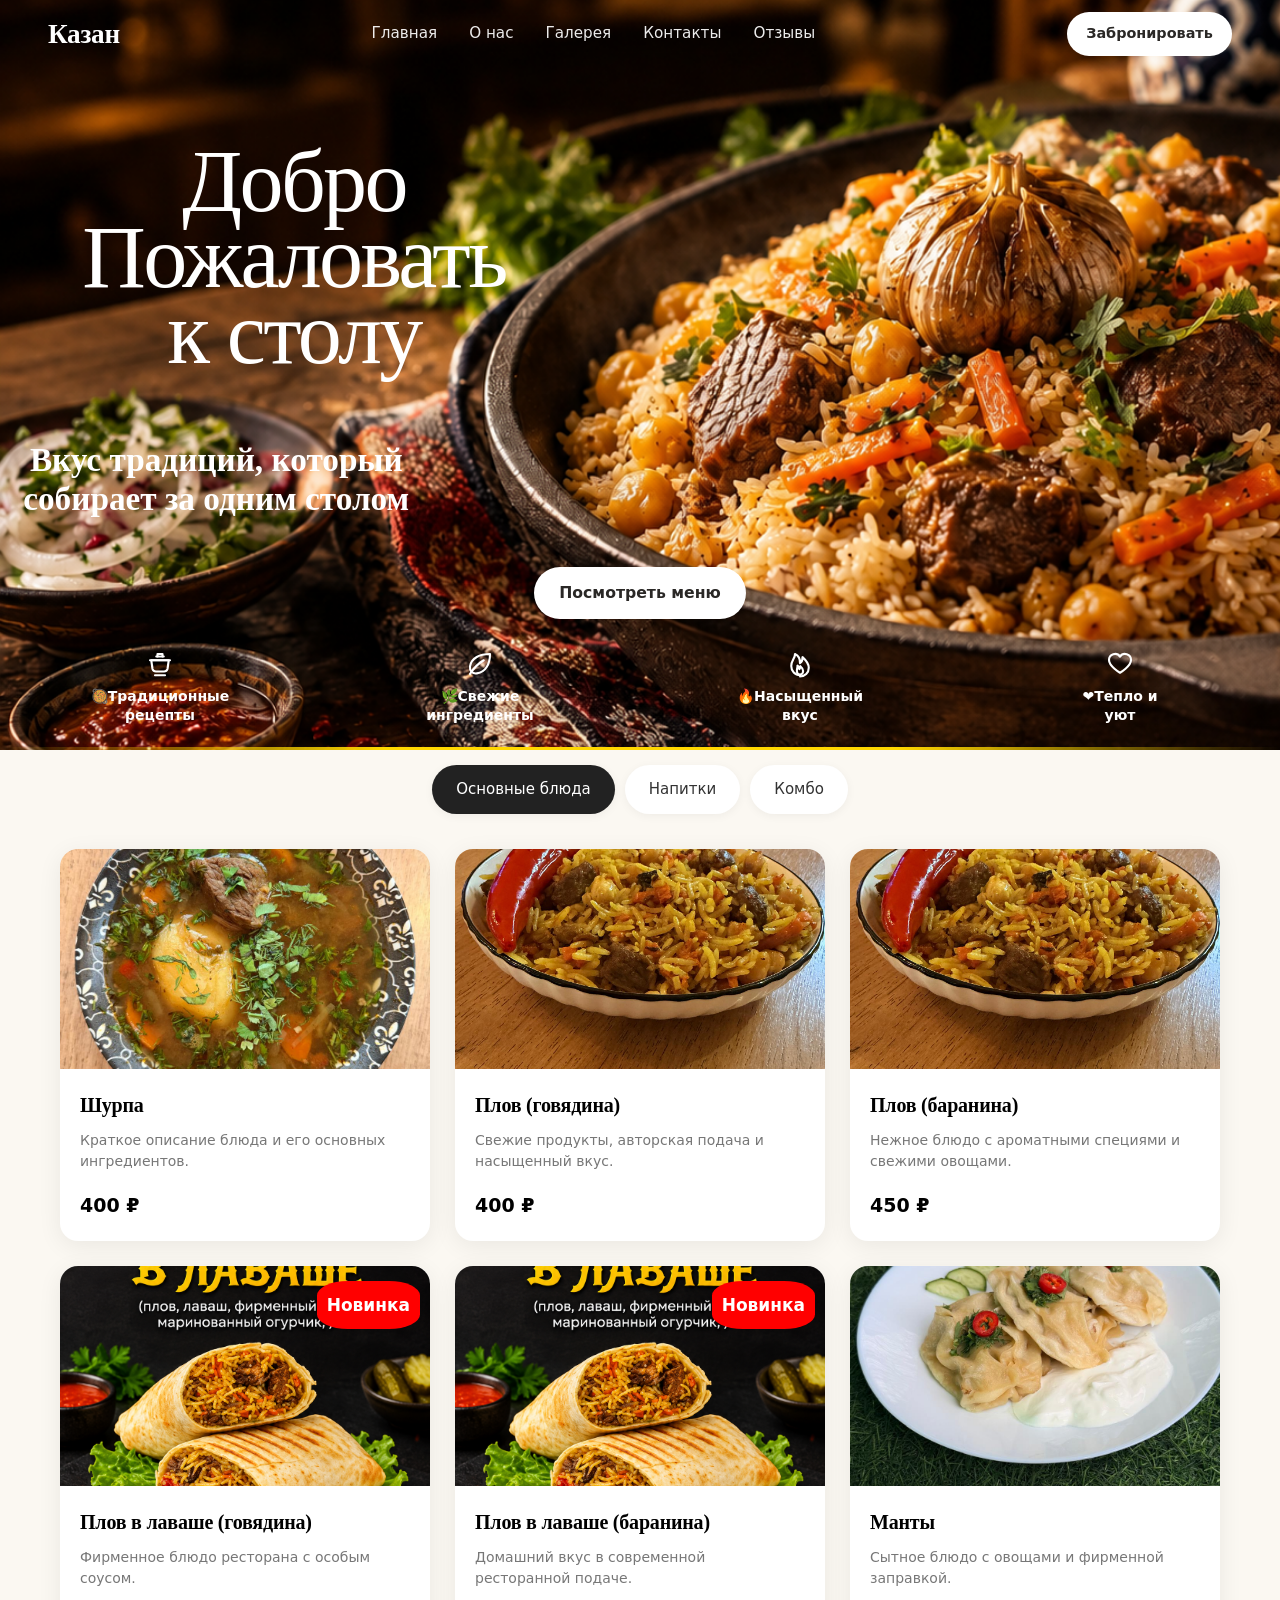
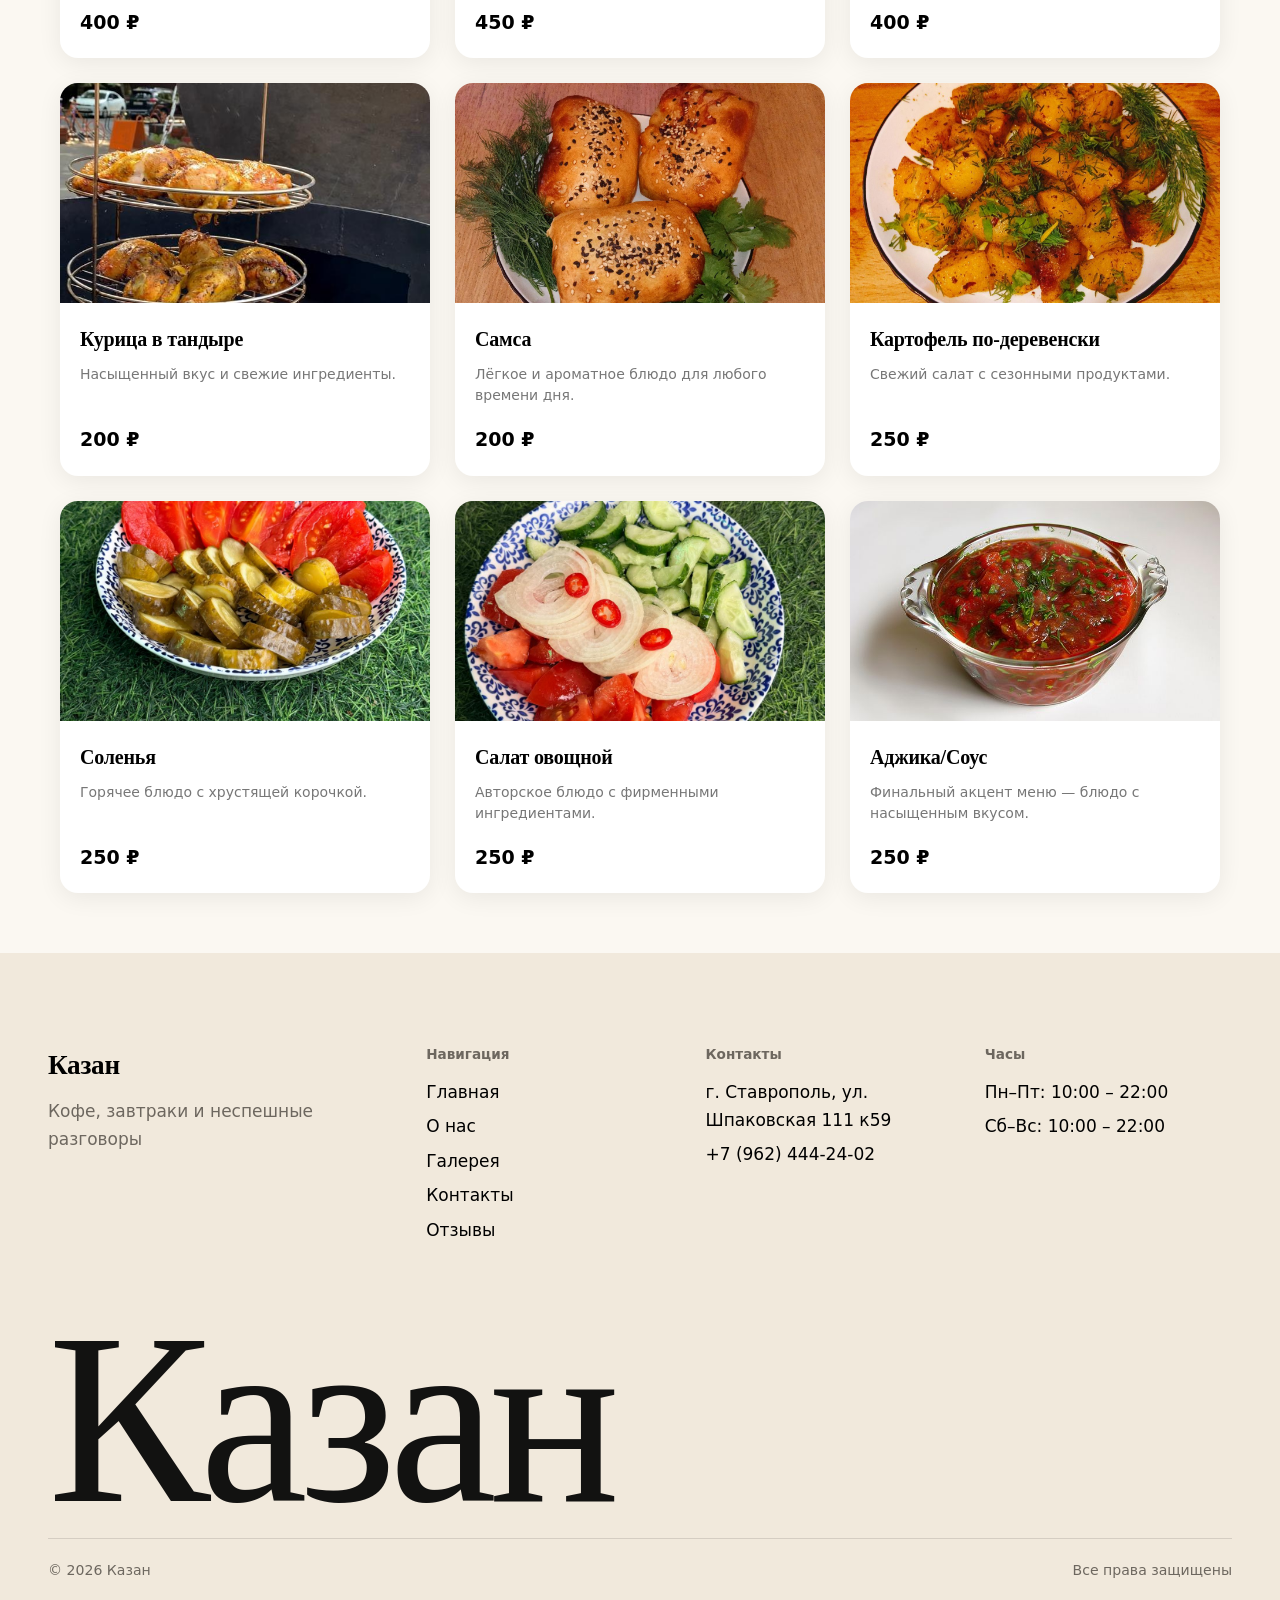
==== commit 736344f4: "Add files via upload" ====
--- a/menu.html
+++ b/menu.html
@@ -20,12 +20,11 @@
         <a href="index.html">Главная</a>
         <a href="index.html#about">О нас</a>
         <a href="index.html#gallery">Галерея</a>
-        <a href="index.html#video">Видео</a>
         <a href="index.html#contacts">Контакты</a>
         <a href="index.html#rating">Отзывы</a>
       </nav>
 
-      <a href="#booking" class="btn btn-fill">Забронировать</a>
+      <a href="index.html#booking" class="btn btn-fill">Забронировать</a>
 
       <button class="burger" id="burger" aria-label="Открыть меню" aria-expanded="false">
         <span></span>
@@ -38,11 +37,10 @@
       <a href="index.html#top" data-close>Главная</a>
       <a href="index.html#about" data-close>О нас</a>
       <a href="index.html#gallery" data-close>Галерея</a>
-      <a href="index.html#video" data-close>Видео</a>
       <a href="index.html#contacts" data-close>Контакты</a>
       <a href="index.html#rating" data-close>Отзывы</a>
     </nav>
-    <a href="#booking" class="btn btn-fill" data-close>Забронировать столик</a>
+    <a href="index.html#booking" class="btn btn-fill" data-close>Забронировать столик</a>
   </div>
 
   <section class="menu-hero">
@@ -579,7 +577,6 @@
             <li><a href="index.html#top">Главная</a></li>
             <li><a href="index.html#about">О нас</a></li>
             <li><a href="index.html#gallery">Галерея</a></li>
-            <li><a href="index.html#video">Видео</a></li>
             <li><a href="index.html#contacts">Контакты</a></li>
             <li><a href="index.html#rating">Отзывы</a></li>
           </ul>
